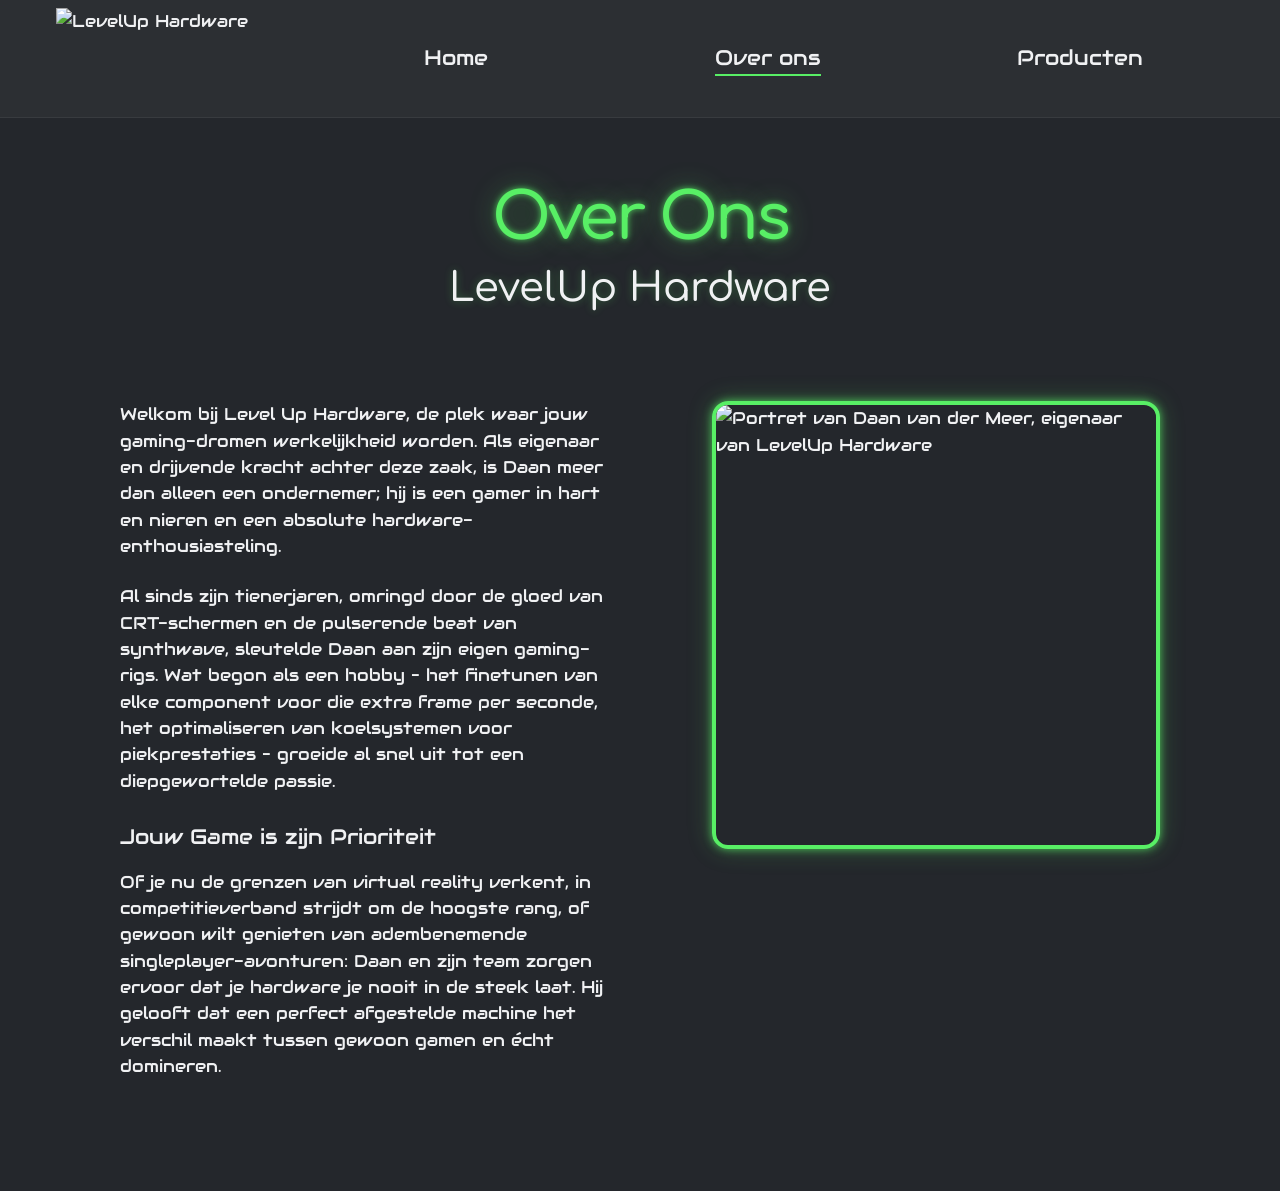
==== over-ons.html @ 5ef49713 "HTML base-structure for three pages" ====
<!doctype html>
<html lang="nl">
<head>
  <meta charset="utf-8">
  <meta name="viewport" content="width=device-width, initial-scale=1">
  <meta name="theme-color" content="#24272c">
  <meta name="description" content="Maak kennis met Daan van der Meer en de passie achter LevelUp Hardware in Breda.">
  <title>Over ons | LevelUp Hardware</title>
  <link rel="icon" href="favicon.svg" type="image/svg+xml">
  <link rel="preconnect" href="https://fonts.googleapis.com">
  <link rel="preconnect" href="https://fonts.gstatic.com" crossorigin>
  <link href="https://fonts.googleapis.com/css2?family=Audiowide&family=Comfortaa:wght@400;500;600;700&display=swap" rel="stylesheet">
  <link rel="stylesheet" href="style.css">
  <script src="script.js" defer></script>
</head>
<body>
  <header class="site-header">
    <div class="header-inner">
      <a class="brand" href="index.html" aria-label="LevelUp Hardware, naar home">
        <img src="assets/logo.png" alt="LevelUp Hardware" width="698" height="338">
      </a>
      <button class="menu-toggle" type="button" aria-controls="main-nav" aria-expanded="false" aria-label="Open navigatiemenu">
        <span></span><span></span><span></span>
      </button>
      <nav class="main-nav" id="main-nav" aria-label="Hoofdnavigatie">
        <ul>
          <li><a href="index.html">Home</a></li>
          <li><a href="over-ons.html" aria-current="page">Over ons</a></li>
          <li><a href="producten.html">Producten</a></li>
        </ul>
      </nav>
    </div>
  </header>

  <main class="page-shell">
    <section class="page-hero" aria-labelledby="page-title">
      <h1 id="page-title">Over Ons</h1>
      <p class="hero-subtitle">LevelUp Hardware</p>
    </section>

    <section class="content-grid about-layout" aria-label="Het verhaal van Daan">
      <div class="copy-column about-copy">
        <p>Welkom bij Level Up Hardware, de plek waar jouw gaming-dromen werkelijkheid worden. Als eigenaar en drijvende kracht achter deze zaak, is Daan meer dan alleen een ondernemer; hij is een gamer in hart en nieren en een absolute hardware-enthousiasteling.</p>
        <p>Al sinds zijn tienerjaren, omringd door de gloed van CRT-schermen en de pulserende beat van synthwave, sleutelde Daan aan zijn eigen gaming-rigs. Wat begon als een hobby – het finetunen van elke component voor die extra frame per seconde, het optimaliseren van koelsystemen voor piekprestaties – groeide al snel uit tot een diepgewortelde passie.</p>
        <h2>Jouw Game is zijn Prioriteit</h2>
        <p>Of je nu de grenzen van virtual reality verkent, in competitieverband strijdt om de hoogste rang, of gewoon wilt genieten van adembenemende singleplayer-avonturen: Daan en zijn team zorgen ervoor dat je hardware je nooit in de steek laat. Hij gelooft dat een perfect afgestelde machine het verschil maakt tussen gewoon gamen en écht domineren.</p>
      </div>
      <div class="photo-frame portrait-photo">
        <img src="assets/daan.jpg" alt="Portret van Daan van der Meer, eigenaar van LevelUp Hardware" width="800" height="800">
      </div>
    </section>
  </main>
</body>
</html>
---- style.css ----
:root {
  --background: #24272c;
  --text: #f0f1f3;
  --accent: #58ef65;
  --content-width: 1120px;
  --font-display: "Comfortaa", "Trebuchet MS", sans-serif;
  --font-copy: "Audiowide", "Trebuchet MS", sans-serif;
}

* {
  box-sizing: border-box;
}

html {
  scroll-behavior: smooth;
}

body {
  margin: 0;
  background: var(--background);
  color: var(--text);
  font-family: var(--font-copy);
  font-size: 17px;
  line-height: 1.55;
}

img {
  display: block;
  max-width: 100%;
}

a {
  color: inherit;
  text-decoration: none;
}

button {
  font: inherit;
}

:focus-visible {
  outline: 3px solid var(--accent);
  outline-offset: 5px;
}

.visually-hidden {
  position: absolute;
  width: 1px;
  height: 1px;
  overflow: hidden;
  clip-path: inset(50%);
  white-space: nowrap;
}

.site-header {
  background: rgba(240, 241, 243, 0.035);
  border-bottom: 1px solid rgba(240, 241, 243, 0.06);
}

.header-inner {
  display: grid;
  grid-template-columns: 208px minmax(0, 1fr);
  align-items: center;
  gap: 48px;
  max-width: 1248px;
  min-height: 112px;
  margin: 0 auto;
  padding: 8px 40px;
}

.brand {
  display: block;
  width: 208px;
  transition: opacity 160ms ease;
}

.brand:hover {
  opacity: 0.82;
}

.brand img {
  width: 100%;
  height: auto;
}

.main-nav ul {
  display: grid;
  grid-template-columns: repeat(3, minmax(0, 1fr));
  align-items: center;
  gap: 24px;
  margin: 0;
  padding: 0;
  list-style: none;
}

.main-nav li {
  text-align: center;
}

.main-nav a {
  display: inline-block;
  padding: 12px 4px;
  font-family: var(--font-copy);
  font-size: 21px;
  line-height: 1.25;
  white-space: nowrap;
  transition: color 160ms ease, text-shadow 160ms ease;
}

.main-nav a:hover,
.main-nav a:focus-visible {
  color: var(--accent);
  text-shadow: 0 0 12px rgba(88, 239, 101, 0.45);
}

.main-nav a[aria-current="page"] {
  text-decoration: underline;
  text-decoration-color: var(--accent);
  text-decoration-thickness: 2px;
  text-underline-offset: 9px;
}

.menu-toggle {
  display: none;
}

.page-shell {
  max-width: var(--content-width);
  margin: 0 auto;
  padding: 64px 40px 112px;
}

.page-hero {
  margin: 0 0 88px;
  text-align: center;
}

.page-hero h1 {
  margin: 0;
  color: var(--accent);
  font-family: var(--font-display);
  font-size: clamp(44px, 5vw, 64px);
  font-weight: 600;
  line-height: 1.15;
  letter-spacing: -0.045em;
  text-shadow: 0 0 6px rgba(88, 239, 101, 0.8), 0 0 26px rgba(88, 239, 101, 0.42);
}

.hero-subtitle {
  margin: 8px 0 0;
  color: var(--text);
  font-family: var(--font-display);
  font-size: clamp(28px, 3.3vw, 40px);
  font-weight: 500;
  line-height: 1.25;
  text-shadow: 0 0 8px rgba(88, 239, 101, 0.3);
}

.content-grid {
  display: grid;
  grid-template-columns: minmax(0, 1fr) minmax(0, 1fr);
  gap: 64px;
}

.copy-column p {
  margin: 0 0 24px;
}

.copy-column h2 {
  margin: 24px 0 0;
  font-size: 21px;
  font-weight: 400;
  line-height: 1.45;
}

.home-intro {
  align-items: center;
  margin-bottom: 32px;
}

.laptop-visual {
  display: flex;
  align-items: center;
  justify-content: center;
  min-height: 360px;
}

.laptop-visual img {
  width: min(100%, 460px);
  height: auto;
  object-fit: contain;
}

.home-reasons {
  align-items: start;
}

.photo-frame {
  overflow: hidden;
  border: 4px solid var(--accent);
  border-radius: 16px;
  box-shadow: 0 0 8px rgba(88, 239, 101, 0.72), 0 0 24px rgba(88, 239, 101, 0.26);
}

.photo-frame img {
  width: 100%;
  height: 100%;
  object-fit: cover;
}

.store-photo {
  aspect-ratio: 884 / 477;
}

.reasons-list {
  margin: 0;
  padding-left: 28px;
}

.reasons-list li {
  padding-left: 4px;
}

.reasons-list li + li {
  margin-top: 8px;
}

.reasons-list li::marker {
  color: var(--accent);
}

.reasons-list strong {
  font-weight: 400;
}

.about-layout {
  align-items: start;
}

.about-copy h2 {
  margin: 28px 0 16px;
}

.about-copy h2 + p {
  margin-bottom: 0;
}

.portrait-photo {
  width: 100%;
  max-width: 448px;
  aspect-ratio: 1;
  justify-self: end;
}

.product-list {
  display: grid;
  gap: 32px;
}

.product-row {
  display: grid;
  grid-template-columns: 224px minmax(0, 1fr);
  align-items: center;
  gap: 32px;
  min-height: 232px;
  padding: 8px 32px 8px 8px;
  border-radius: 16px;
  background: rgba(240, 241, 243, 0.045);
  transition: background-color 160ms ease, transform 160ms ease;
}

.product-row:hover {
  background: rgba(240, 241, 243, 0.075);
  transform: translateY(-2px);
}

.product-photo {
  width: 224px;
  aspect-ratio: 1;
  border-radius: 14px;
}

.product-photo img {
  padding: 12px;
  object-fit: contain;
}

.product-copy {
  align-self: stretch;
  display: flex;
  flex-direction: column;
  justify-content: center;
}

.product-copy h2 {
  margin: 0 0 12px;
  color: var(--text);
  font-family: var(--font-display);
  font-size: 30px;
  font-weight: 500;
  line-height: 1.25;
  text-shadow: 0 0 12px rgba(88, 239, 101, 0.35);
}

.product-price {
  margin: 0 0 24px;
  font-size: 20px;
}

.product-copy p:last-child {
  margin: 0;
}

@media (max-width: 900px) {
  .header-inner {
    grid-template-columns: 176px minmax(0, 1fr);
    gap: 24px;
    padding-inline: 24px;
  }

  .brand {
    width: 176px;
  }

  .main-nav ul {
    gap: 8px;
  }

  .main-nav a {
    font-size: 16px;
  }

  .page-shell {
    padding-inline: 24px;
  }

  .content-grid {
    gap: 32px;
  }

  .product-row {
    grid-template-columns: 184px minmax(0, 1fr);
    gap: 24px;
  }

  .product-photo {
    width: 184px;
  }
}

@media (max-width: 700px) {
  body {
    font-size: 16px;
  }

  .header-inner {
    position: relative;
    display: flex;
    justify-content: space-between;
    min-height: 80px;
    padding: 4px 20px;
  }

  .brand {
    width: 144px;
  }

  .menu-toggle {
    display: flex;
    flex-direction: column;
    justify-content: center;
    align-items: center;
    gap: 5px;
    width: 48px;
    height: 48px;
    padding: 0;
    border: 1px solid rgba(240, 241, 243, 0.36);
    border-radius: 8px;
    background: transparent;
    color: var(--text);
    cursor: pointer;
  }

  .menu-toggle span {
    display: block;
    width: 23px;
    height: 2px;
    border-radius: 2px;
    background: currentColor;
    transition: transform 160ms ease, opacity 160ms ease;
  }

  .menu-toggle[aria-expanded="true"] span:first-child {
    transform: translateY(7px) rotate(45deg);
  }

  .menu-toggle[aria-expanded="true"] span:nth-child(2) {
    opacity: 0;
  }

  .menu-toggle[aria-expanded="true"] span:last-child {
    transform: translateY(-7px) rotate(-45deg);
  }

  .main-nav {
    position: absolute;
    top: 100%;
    right: 0;
    left: 0;
    z-index: 5;
    display: none;
    padding: 8px 20px 20px;
    border-bottom: 1px solid rgba(240, 241, 243, 0.12);
    background: var(--background);
    box-shadow: 0 16px 24px rgba(0, 0, 0, 0.2);
  }

  .main-nav.is-open {
    display: block;
  }

  .main-nav ul {
    display: block;
  }

  .main-nav li {
    text-align: left;
  }

  .main-nav a {
    display: block;
    padding: 14px 4px;
    font-size: 17px;
  }

  .main-nav a[aria-current="page"] {
    text-decoration: none;
    color: var(--accent);
  }

  .page-shell {
    padding: 48px 20px 72px;
  }

  .page-hero {
    margin-bottom: 56px;
  }

  .page-hero h1 {
    font-size: clamp(32px, 7vw, 44px);
    letter-spacing: -0.04em;
  }

  .hero-subtitle {
    margin-top: 8px;
    font-size: clamp(22px, 5vw, 28px);
  }

  .content-grid {
    display: flex;
    flex-direction: column;
    gap: 24px;
  }

  .copy-column p {
    margin-bottom: 20px;
  }

  .copy-column h2 {
    margin-top: 24px;
    font-size: 19px;
  }

  .home-intro {
    margin-bottom: 24px;
  }

  .laptop-visual {
    min-height: 0;
  }

  .laptop-visual img {
    width: min(100%, 440px);
  }

  .reasons-list {
    padding-left: 24px;
  }

  .portrait-photo {
    max-width: 440px;
    align-self: center;
  }

  .product-list {
    gap: 24px;
  }

  .product-row {
    display: block;
    padding: 12px 12px 24px;
  }

  .product-photo {
    width: 100%;
    max-width: 240px;
    margin: 0 auto 24px;
  }

  .product-copy {
    padding-inline: 4px;
  }

  .product-copy h2 {
    font-size: 22px;
  }

  .product-price {
    margin-bottom: 16px;
    font-size: 18px;
  }
}

@media (max-width: 380px) {
  .page-hero h1 {
    font-size: 31px;
  }

  .hero-subtitle {
    font-size: 21px;
  }
}

@media (prefers-reduced-motion: reduce) {
  html {
    scroll-behavior: auto;
  }

  *,
  *::before,
  *::after {
    transition-duration: 0.01ms !important;
    animation-duration: 0.01ms !important;
  }
}
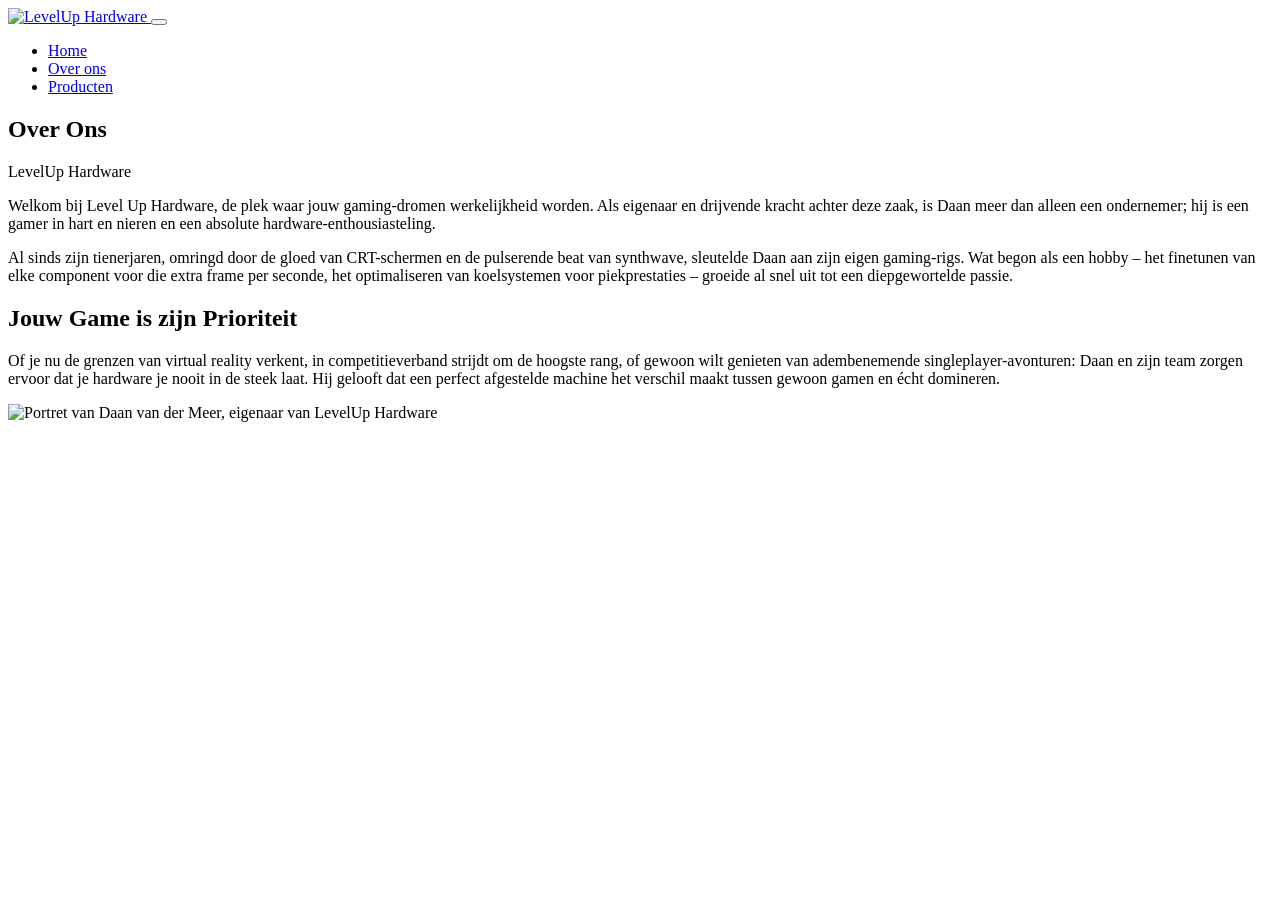
==== commit 5e965277: "Remove deleted files" ====
--- a/over-ons.html
+++ b/over-ons.html
@@ -10,7 +10,7 @@
   <link rel="preconnect" href="https://fonts.googleapis.com">
   <link rel="preconnect" href="https://fonts.gstatic.com" crossorigin>
   <link href="https://fonts.googleapis.com/css2?family=Audiowide&family=Comfortaa:wght@400;500;600;700&display=swap" rel="stylesheet">
-  <link rel="stylesheet" href="style.css">
+  <link rel="stylesheet" href="css/style.css">
   <script src="script.js" defer></script>
 </head>
 <body>
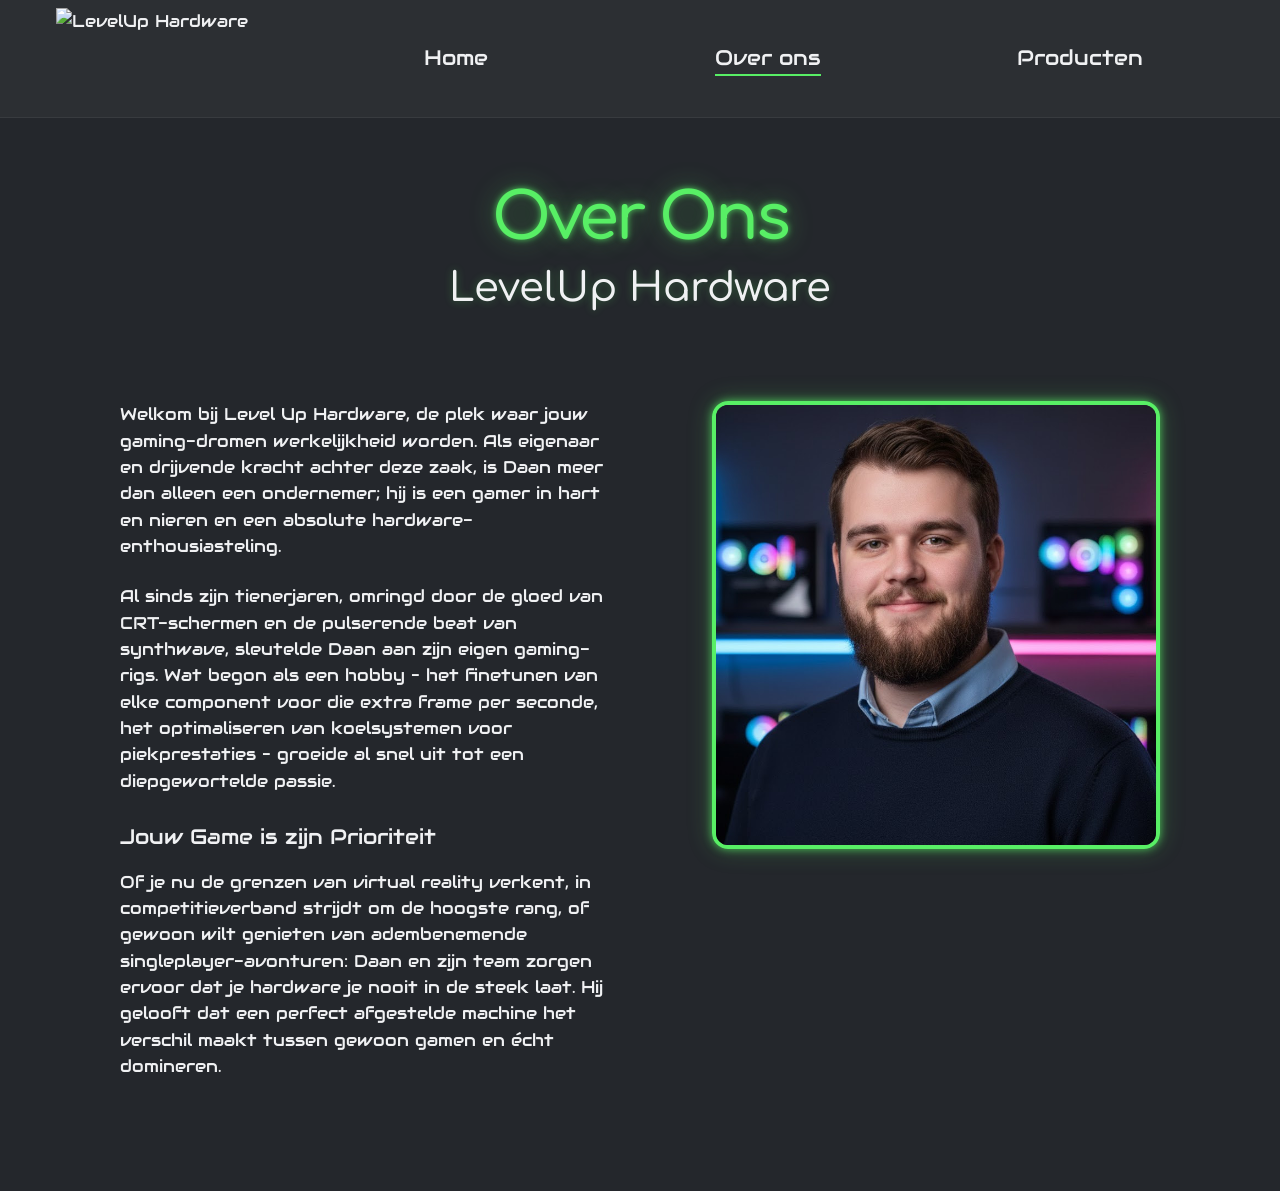
==== commit a8a73afa: "Added images and updated project files" ====
--- a/over-ons.html
+++ b/over-ons.html
@@ -16,16 +16,16 @@
 <body>
   <header class="site-header">
     <div class="header-inner">
-      <a class="brand" href="index.html" aria-label="LevelUp Hardware, naar home">
+      <a class="brand" href="index.html">
         <img src="assets/logo.png" alt="LevelUp Hardware" width="698" height="338">
       </a>
-      <button class="menu-toggle" type="button" aria-controls="main-nav" aria-expanded="false" aria-label="Open navigatiemenu">
+      <button class="menu-toggle" type="button">
         <span></span><span></span><span></span>
       </button>
-      <nav class="main-nav" id="main-nav" aria-label="Hoofdnavigatie">
+      <nav class="main-nav" id="main-nav">
         <ul>
           <li><a href="index.html">Home</a></li>
-          <li><a href="over-ons.html" aria-current="page">Over ons</a></li>
+          <li><a href="over-ons.html" class="active">Over ons</a></li>
           <li><a href="producten.html">Producten</a></li>
         </ul>
       </nav>
@@ -33,12 +33,12 @@
   </header>
 
   <main class="page-shell">
-    <section class="page-hero" aria-labelledby="page-title">
-      <h1 id="page-title">Over Ons</h1>
+    <section class="page-hero">
+      <h1>Over Ons</h1>
       <p class="hero-subtitle">LevelUp Hardware</p>
     </section>
 
-    <section class="content-grid about-layout" aria-label="Het verhaal van Daan">
+    <section class="content-grid about-layout">
       <div class="copy-column about-copy">
         <p>Welkom bij Level Up Hardware, de plek waar jouw gaming-dromen werkelijkheid worden. Als eigenaar en drijvende kracht achter deze zaak, is Daan meer dan alleen een ondernemer; hij is een gamer in hart en nieren en een absolute hardware-enthousiasteling.</p>
         <p>Al sinds zijn tienerjaren, omringd door de gloed van CRT-schermen en de pulserende beat van synthwave, sleutelde Daan aan zijn eigen gaming-rigs. Wat begon als een hobby – het finetunen van elke component voor die extra frame per seconde, het optimaliseren van koelsystemen voor piekprestaties – groeide al snel uit tot een diepgewortelde passie.</p>
@@ -51,4 +51,4 @@
     </section>
   </main>
 </body>
-</html>
+</html>
--- a/css/style.css
+++ b/css/style.css
@@ -0,0 +1,536 @@
+:root {
+  --background: #24272c;
+  --text: #f0f1f3;
+  --accent: #58ef65;
+  --content-width: 1120px;
+  --font-display: "Comfortaa", "Trebuchet MS", cursive;
+  --font-copy: "Audiowide", "Trebuchet MS", fantasy;
+}
+
+* {
+  box-sizing: border-box;
+}
+
+html {
+  scroll-behavior: smooth;
+}
+
+body {
+  margin: 0;
+  background: var(--background);
+  color: var(--text);
+  font-family: var(--font-copy);
+  font-size: 17px;
+  line-height: 1.55;
+}
+
+img {
+  display: block;
+  max-width: 100%;
+}
+
+a {
+  color: inherit;
+  text-decoration: none;
+}
+
+button {
+  font: inherit;
+}
+
+:focus-visible {
+  outline: 3px solid var(--accent);
+  outline-offset: 5px;
+}
+
+.site-header {
+  background: rgba(240, 241, 243, 0.035);
+  border-bottom: 1px solid rgba(240, 241, 243, 0.06);
+}
+
+.header-inner {
+  display: grid;
+  grid-template-columns: 208px minmax(0, 1fr);
+  align-items: center;
+  gap: 48px;
+  max-width: 1248px;
+  min-height: 112px;
+  margin: 0 auto;
+  padding: 8px 40px;
+}
+
+.brand {
+  display: block;
+  width: 208px;
+  transition: opacity 160ms ease;
+}
+
+.brand:hover {
+  opacity: 0.82;
+}
+
+.brand img {
+  width: 100%;
+  height: auto;
+}
+
+.main-nav ul {
+  display: grid;
+  grid-template-columns: repeat(3, minmax(0, 1fr));
+  align-items: center;
+  gap: 24px;
+  margin: 0;
+  padding: 0;
+  list-style: none;
+}
+
+.main-nav li {
+  text-align: center;
+}
+
+.main-nav a {
+  display: inline-block;
+  padding: 12px 4px;
+  font-family: var(--font-copy);
+  font-size: 21px;
+  line-height: 1.25;
+  white-space: nowrap;
+  transition: color 160ms ease, text-shadow 160ms ease;
+}
+
+.main-nav a:hover,
+.main-nav a:focus-visible {
+  color: var(--accent);
+  text-shadow: 0 0 12px rgba(88, 239, 101, 0.45);
+}
+
+.main-nav a.active {
+  text-decoration: underline;
+  text-decoration-color: var(--accent);
+  text-decoration-thickness: 2px;
+  text-underline-offset: 9px;
+}
+
+.menu-toggle {
+  display: none;
+}
+
+.page-shell {
+  max-width: var(--content-width);
+  margin: 0 auto;
+  padding: 64px 40px 112px;
+}
+
+.page-hero {
+  margin: 0 0 88px;
+  text-align: center;
+}
+
+.page-hero h1 {
+  margin: 0;
+  color: var(--accent);
+  font-family: var(--font-display);
+  font-size: clamp(44px, 5vw, 64px);
+  font-weight: 600;
+  line-height: 1.15;
+  letter-spacing: -0.045em;
+  text-shadow: 0 0 6px rgba(88, 239, 101, 0.8), 0 0 26px rgba(88, 239, 101, 0.42);
+}
+
+.hero-subtitle {
+  margin: 8px 0 0;
+  color: var(--text);
+  font-family: var(--font-display);
+  font-size: clamp(28px, 3.3vw, 40px);
+  font-weight: 500;
+  line-height: 1.25;
+  text-shadow: 0 0 8px rgba(88, 239, 101, 0.3);
+}
+
+.content-grid {
+  display: grid;
+  grid-template-columns: minmax(0, 1fr) minmax(0, 1fr);
+  gap: 64px;
+}
+
+.copy-column p {
+  margin: 0 0 24px;
+}
+
+.copy-column h2 {
+  margin: 24px 0 0;
+  font-size: 21px;
+  font-weight: 400;
+  line-height: 1.45;
+}
+
+.home-intro {
+  align-items: center;
+  margin-bottom: 32px;
+}
+
+.laptop-visual {
+  display: flex;
+  align-items: center;
+  justify-content: center;
+  min-height: 360px;
+}
+
+.laptop-visual img {
+  width: min(100%, 460px);
+  height: auto;
+  object-fit: contain;
+}
+
+.home-reasons {
+  align-items: start;
+}
+
+.photo-frame {
+  overflow: hidden;
+  border: 4px solid var(--accent);
+  border-radius: 16px;
+  box-shadow: 0 0 8px rgba(88, 239, 101, 0.72), 0 0 24px rgba(88, 239, 101, 0.26);
+}
+
+.photo-frame img {
+  width: 100%;
+  height: 100%;
+  object-fit: cover;
+}
+
+.store-photo {
+  aspect-ratio: 884 / 477;
+}
+
+.reasons-list {
+  margin: 0;
+  padding-left: 28px;
+}
+
+.reasons-list li {
+  padding-left: 4px;
+}
+
+.reasons-list li + li {
+  margin-top: 8px;
+}
+
+.reasons-list li::marker {
+  color: var(--accent);
+}
+
+.reasons-list strong {
+  font-weight: 400;
+}
+
+.about-layout {
+  align-items: start;
+}
+
+.about-copy h2 {
+  margin: 28px 0 16px;
+}
+
+.about-copy h2 + p {
+  margin-bottom: 0;
+}
+
+.portrait-photo {
+  width: 100%;
+  max-width: 448px;
+  aspect-ratio: 1;
+  justify-self: end;
+}
+
+.product-list {
+  display: grid;
+  gap: 32px;
+}
+
+.product-row {
+  display: grid;
+  grid-template-columns: 224px minmax(0, 1fr);
+  align-items: center;
+  gap: 32px;
+  min-height: 232px;
+  padding: 8px 32px 8px 8px;
+  border-radius: 16px;
+  background: rgba(240, 241, 243, 0.045);
+  transition: background-color 160ms ease, transform 160ms ease;
+}
+
+.product-row:hover {
+  background: rgba(240, 241, 243, 0.075);
+  transform: translateY(-2px);
+}
+
+.product-photo {
+  width: 224px;
+  aspect-ratio: 1;
+  border-radius: 14px;
+}
+
+.product-photo img {
+  padding: 12px;
+  object-fit: contain;
+}
+
+.product-copy {
+  align-self: stretch;
+  display: flex;
+  flex-direction: column;
+  justify-content: center;
+}
+
+.product-copy h2 {
+  margin: 0 0 12px;
+  color: var(--text);
+  font-family: var(--font-display);
+  font-size: 30px;
+  font-weight: 500;
+  line-height: 1.25;
+  text-shadow: 0 0 12px rgba(88, 239, 101, 0.35);
+}
+
+.product-price {
+  margin: 0 0 24px;
+  font-size: 20px;
+}
+
+.product-copy p:last-child {
+  margin: 0;
+}
+
+@media (max-width: 900px) {
+  .header-inner {
+    grid-template-columns: 176px minmax(0, 1fr);
+    gap: 24px;
+    padding-inline: 24px;
+  }
+
+  .brand {
+    width: 176px;
+  }
+
+  .main-nav ul {
+    gap: 8px;
+  }
+
+  .main-nav a {
+    font-size: 16px;
+  }
+
+  .page-shell {
+    padding-inline: 24px;
+  }
+
+  .content-grid {
+    gap: 32px;
+  }
+
+  .product-row {
+    grid-template-columns: 184px minmax(0, 1fr);
+    gap: 24px;
+  }
+
+  .product-photo {
+    width: 184px;
+  }
+}
+
+@media (max-width: 700px) {
+  body {
+    font-size: 16px;
+  }
+
+  .header-inner {
+    position: relative;
+    display: flex;
+    justify-content: space-between;
+    min-height: 80px;
+    padding: 4px 20px;
+  }
+
+  .brand {
+    width: 144px;
+  }
+
+  .menu-toggle {
+    display: flex;
+    flex-direction: column;
+    justify-content: center;
+    align-items: center;
+    gap: 5px;
+    width: 48px;
+    height: 48px;
+    padding: 0;
+    border: 1px solid rgba(240, 241, 243, 0.36);
+    border-radius: 8px;
+    background: transparent;
+    color: var(--text);
+    cursor: pointer;
+  }
+
+  .menu-toggle span {
+    display: block;
+    width: 23px;
+    height: 2px;
+    border-radius: 2px;
+    background: currentColor;
+    transition: transform 160ms ease, opacity 160ms ease;
+  }
+
+  .menu-toggle.is-open span:first-child {
+    transform: translateY(7px) rotate(45deg);
+  }
+
+  .menu-toggle.is-open span:nth-child(2) {
+    opacity: 0;
+  }
+
+  .menu-toggle.is-open span:last-child {
+    transform: translateY(-7px) rotate(-45deg);
+  }
+
+  .main-nav {
+    position: absolute;
+    top: 100%;
+    right: 0;
+    left: 0;
+    z-index: 5;
+    display: none;
+    padding: 8px 20px 20px;
+    border-bottom: 1px solid rgba(240, 241, 243, 0.12);
+    background: var(--background);
+    box-shadow: 0 16px 24px rgba(0, 0, 0, 0.2);
+  }
+
+  .main-nav.is-open {
+    display: block;
+  }
+
+  .main-nav ul {
+    display: block;
+  }
+
+  .main-nav li {
+    text-align: left;
+  }
+
+  .main-nav a {
+    display: block;
+    padding: 14px 4px;
+    font-size: 17px;
+  }
+
+  .main-nav a.active {
+    text-decoration: none;
+    color: var(--accent);
+  }
+
+  .page-shell {
+    padding: 48px 20px 72px;
+  }
+
+  .page-hero {
+    margin-bottom: 56px;
+  }
+
+  .page-hero h1 {
+    font-size: clamp(32px, 7vw, 44px);
+    letter-spacing: -0.04em;
+  }
+
+  .hero-subtitle {
+    margin-top: 8px;
+    font-size: clamp(22px, 5vw, 28px);
+  }
+
+  .content-grid {
+    display: flex;
+    flex-direction: column;
+    gap: 24px;
+  }
+
+  .copy-column p {
+    margin-bottom: 20px;
+  }
+
+  .copy-column h2 {
+    margin-top: 24px;
+    font-size: 19px;
+  }
+
+  .home-intro {
+    margin-bottom: 24px;
+  }
+
+  .laptop-visual {
+    min-height: 0;
+  }
+
+  .laptop-visual img {
+    width: min(100%, 440px);
+  }
+
+  .reasons-list {
+    padding-left: 24px;
+  }
+
+  .portrait-photo {
+    max-width: 440px;
+    align-self: center;
+  }
+
+  .product-list {
+    gap: 24px;
+  }
+
+  .product-row {
+    display: block;
+    padding: 12px 12px 24px;
+  }
+
+  .product-photo {
+    width: 100%;
+    max-width: 240px;
+    margin: 0 auto 24px;
+  }
+
+  .product-copy {
+    padding-inline: 4px;
+  }
+
+  .product-copy h2 {
+    font-size: 22px;
+  }
+
+  .product-price {
+    margin-bottom: 16px;
+    font-size: 18px;
+  }
+}
+
+@media (max-width: 380px) {
+  .page-hero h1 {
+    font-size: 31px;
+  }
+
+  .hero-subtitle {
+    font-size: 21px;
+  }
+}
+
+@media (prefers-reduced-motion: reduce) {
+  html {
+    scroll-behavior: auto;
+  }
+
+  *,
+  *::before,
+  *::after {
+    transition-duration: 0.01ms !important;
+    animation-duration: 0.01ms !important;
+  }
+}
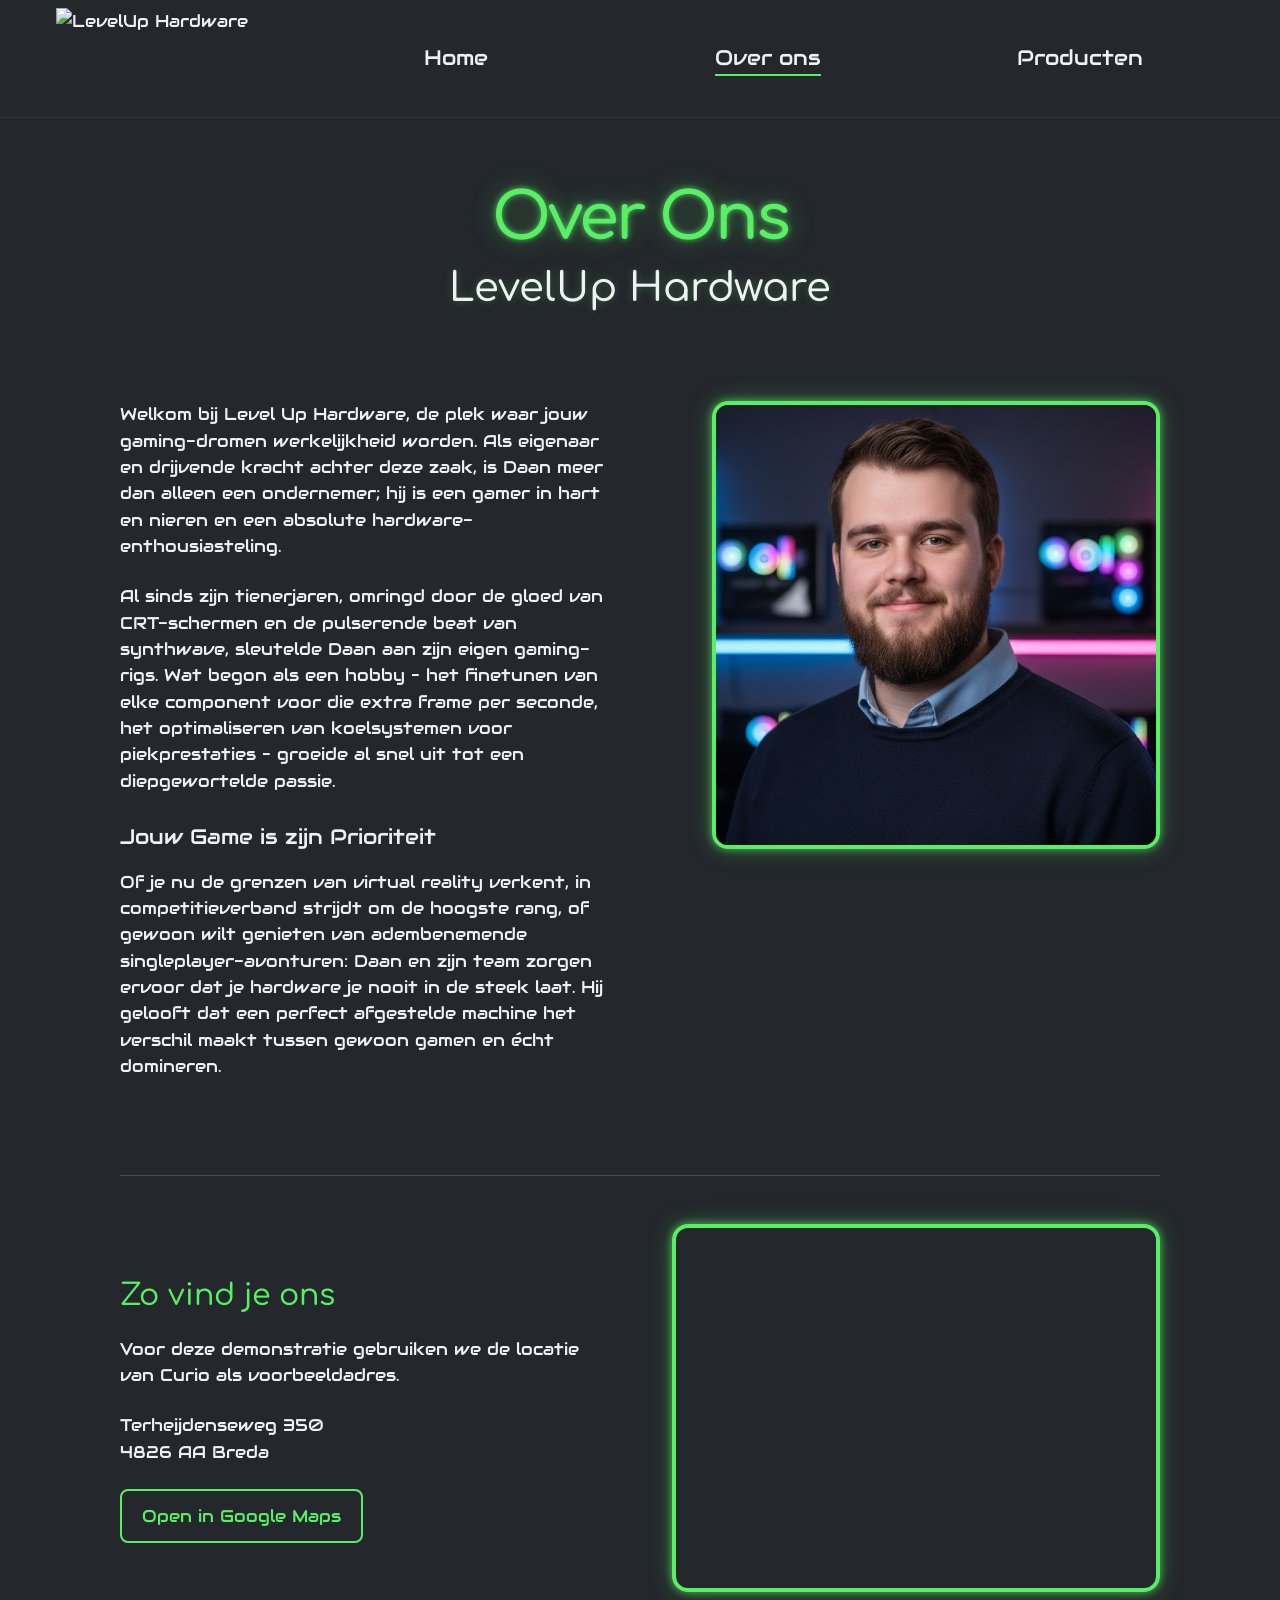
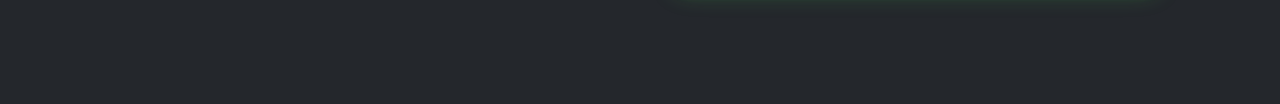
==== commit 5c85fb7b: "Added address on maps" ====
--- a/over-ons.html
+++ b/over-ons.html
@@ -34,7 +34,7 @@
 
   <main class="page-shell">
     <section class="page-hero">
-      <h1>Over Ons</h1>
+      <h1 class="home-glow" data-text="Over Ons">Over Ons</h1>
       <p class="hero-subtitle">LevelUp Hardware</p>
     </section>
 
@@ -49,6 +49,28 @@
         <img src="assets/daan.jpg" alt="Portret van Daan van der Meer, eigenaar van LevelUp Hardware" width="800" height="800">
       </div>
     </section>
+
+    <section class="visit-section">
+      <div class="visit-copy">
+        <h2>Zo vind je ons</h2>
+        <p>Voor deze demonstratie gebruiken we de locatie van Curio als voorbeeldadres.</p>
+        <address>
+          Terheijdenseweg 350<br>
+          4826 AA Breda
+        </address>
+        <a href="https://www.google.com/maps/search/?api=1&query=Terheijdenseweg%20350%2C%204826%20AA%20Breda" target="_blank" rel="noopener noreferrer">Open in Google Maps</a>
+      </div>
+
+      <div class="photo-frame visit-map">
+        <iframe
+          src="https://www.google.com/maps/embed?pb=!1m18!1m12!1m3!1d2477.941001803356!2d4.7787679999999995!3d51.605969599999995!2m3!1f0!2f0!3f0!3m2!1i1024!2i768!4f13.1!3m3!1m2!1s0x47c69f98f30a96d9%3A0xc386b45d97ac95f1!2sTerheijdenseweg%20350%2C%204826%20AA%20Breda!5e0!3m2!1snl!2snl!4v1790338424236!5m2!1snl!2snl"
+          title="Interactieve kaart van Terheijdenseweg 350 in Breda"
+          loading="lazy"
+          referrerpolicy="strict-origin-when-cross-origin"
+          allowfullscreen>
+        </iframe>
+      </div>
+    </section>
   </main>
 </body>
 </html>
--- a/css/style.css
+++ b/css/style.css
@@ -222,6 +222,58 @@
 
 .reasons-list strong {
   font-weight: 400;
+}
+
+.newsletter {
+  display: grid;
+  grid-template-columns: minmax(0, 1fr) minmax(0, 1fr);
+  align-items: center;
+  gap: 64px;
+  margin-top: 96px;
+  padding-top: 48px;
+  border-top: 1px solid rgba(240, 241, 243, 0.18);
+}
+
+.newsletter h2 {
+  margin: 0 0 16px;
+  color: var(--accent);
+  font-family: var(--font-display);
+  font-size: 30px;
+  font-weight: 500;
+  line-height: 1.25;
+}
+
+.newsletter-copy p,
+.newsletter-action p {
+  margin: 0;
+}
+
+.newsletter-action {
+  justify-self: end;
+  width: 100%;
+  max-width: 448px;
+}
+
+.newsletter-button {
+  width: 100%;
+  min-height: 56px;
+  padding: 12px 24px;
+  border: 2px solid var(--accent);
+  border-radius: 8px;
+  background: var(--accent);
+  color: var(--background);
+  font-family: var(--font-copy);
+  font-size: 16px;
+  line-height: 1.4;
+  text-align: center;
+  box-shadow: 0 0 18px rgba(88, 239, 101, 0.28);
+  cursor: not-allowed;
+}
+
+.newsletter-action p {
+  margin-top: 8px;
+  font-size: 14px;
+  text-align: center;
 }
 
 .about-layout {
@@ -326,6 +378,10 @@
   }
 
   .content-grid {
+    gap: 32px;
+  }
+
+  .newsletter {
     gap: 32px;
   }
 
@@ -453,6 +509,22 @@
     gap: 24px;
   }
 
+  .newsletter {
+    grid-template-columns: 1fr;
+    gap: 24px;
+    margin-top: 64px;
+    padding-top: 32px;
+  }
+
+  .newsletter h2 {
+    font-size: 22px;
+  }
+
+  .newsletter-action {
+    justify-self: stretch;
+    max-width: none;
+  }
+
   .copy-column p {
     margin-bottom: 20px;
   }
@@ -533,4 +605,192 @@
     transition-duration: 0.01ms !important;
     animation-duration: 0.01ms !important;
   }
+}
+
+.add-to-cart {
+  align-self: flex-start;
+  margin-top: 20px;
+  padding: 12px 20px;
+  border: 2px solid var(--accent);
+  border-radius: 8px;
+  background: transparent;
+  color: var(--accent);
+  cursor: pointer;
+  transition: background-color 160ms ease, color 160ms ease;
+}
+
+.add-to-cart:hover {
+  background: var(--accent);
+  color: var(--background);
+}
+
+.cart {
+  margin-top: 64px;
+  padding-top: 32px;
+  border-top: 1px solid rgba(240, 241, 243, 0.18);
+}
+
+.cart h2 {
+  margin: 0 0 24px;
+  color: var(--accent);
+  font-family: var(--font-display);
+  font-size: 30px;
+  font-weight: 500;
+}
+
+.cart-empty {
+  margin: 0 0 24px;
+}
+
+.cart-items {
+  display: grid;
+  gap: 16px;
+  margin: 0;
+  padding: 0;
+  list-style: none;
+}
+
+.cart-items li {
+  display: flex;
+  align-items: center;
+  justify-content: space-between;
+  gap: 16px;
+  padding: 16px 0;
+  border-bottom: 1px solid rgba(240, 241, 243, 0.18);
+}
+
+.cart-items button {
+  padding: 8px 12px;
+  border: 1px solid var(--accent);
+  border-radius: 8px;
+  background: transparent;
+  color: var(--accent);
+  cursor: pointer;
+}
+
+.cart-items button:hover {
+  background: var(--accent);
+  color: var(--background);
+}
+
+.cart-total {
+  margin: 24px 0 0;
+  text-align: right;
+}
+
+@media (max-width: 700px) {
+  .add-to-cart {
+    width: 100%;
+  }
+
+  .cart h2 {
+    font-size: 22px;
+  }
+
+  .cart-items li {
+    align-items: flex-start;
+  }
+}
+
+.home-glow {
+  position: relative;
+}
+
+@media (prefers-reduced-motion: no-preference) {
+  .home-glow::after {
+    content: attr(data-text);
+    position: absolute;
+    inset: 0;
+    color: transparent;
+    text-shadow:
+      0 0 12px rgba(88, 239, 101, 1),
+      0 0 36px rgba(88, 239, 101, 0.82),
+      0 0 64px rgba(88, 239, 101, 0.45);
+    opacity: 0;
+    pointer-events: none;
+    will-change: opacity;
+    animation: home-glow-pulse 3.6s ease-in-out infinite;
+  }
+
+  @keyframes home-glow-pulse {
+    0%, 100% {
+      opacity: 0;
+    }
+
+    50% {
+      opacity: 1;
+    }
+  }
+}
+
+.site-header {
+  position: sticky;
+  top: 0;
+  z-index: 10;
+  background: var(--background);
+}
+
+.visit-section {
+  display: grid;
+  grid-template-columns: minmax(0, 1fr) minmax(0, 1fr);
+  align-items: center;
+  gap: 64px;
+  margin-top: 96px;
+  padding-top: 48px;
+  border-top: 1px solid rgba(240, 241, 243, 0.18);
+}
+
+.visit-copy h2 {
+  margin: 0 0 16px;
+  color: var(--accent);
+  font-family: var(--font-display);
+  font-size: 30px;
+  font-weight: 500;
+}
+
+.visit-copy p {
+  margin: 0 0 24px;
+}
+
+.visit-copy address {
+  margin-bottom: 24px;
+  font-style: normal;
+}
+
+.visit-copy a {
+  display: inline-block;
+  padding: 12px 20px;
+  border: 2px solid var(--accent);
+  border-radius: 8px;
+  color: var(--accent);
+  transition: background-color 160ms ease, color 160ms ease;
+}
+
+.visit-copy a:hover {
+  background: var(--accent);
+  color: var(--background);
+}
+
+.visit-map iframe {
+  display: block;
+  width: 100%;
+  height: 360px;
+  border: 0;
+}
+
+@media (max-width: 700px) {
+  .visit-section {
+    grid-template-columns: 1fr;
+    gap: 24px;
+    margin-top: 64px;
+    padding-top: 32px;
+  }
+
+  .visit-copy h2 {
+    font-size: 22px;
+  }
+
+  .visit-map iframe {
+    height: 320px;
+  }
 }
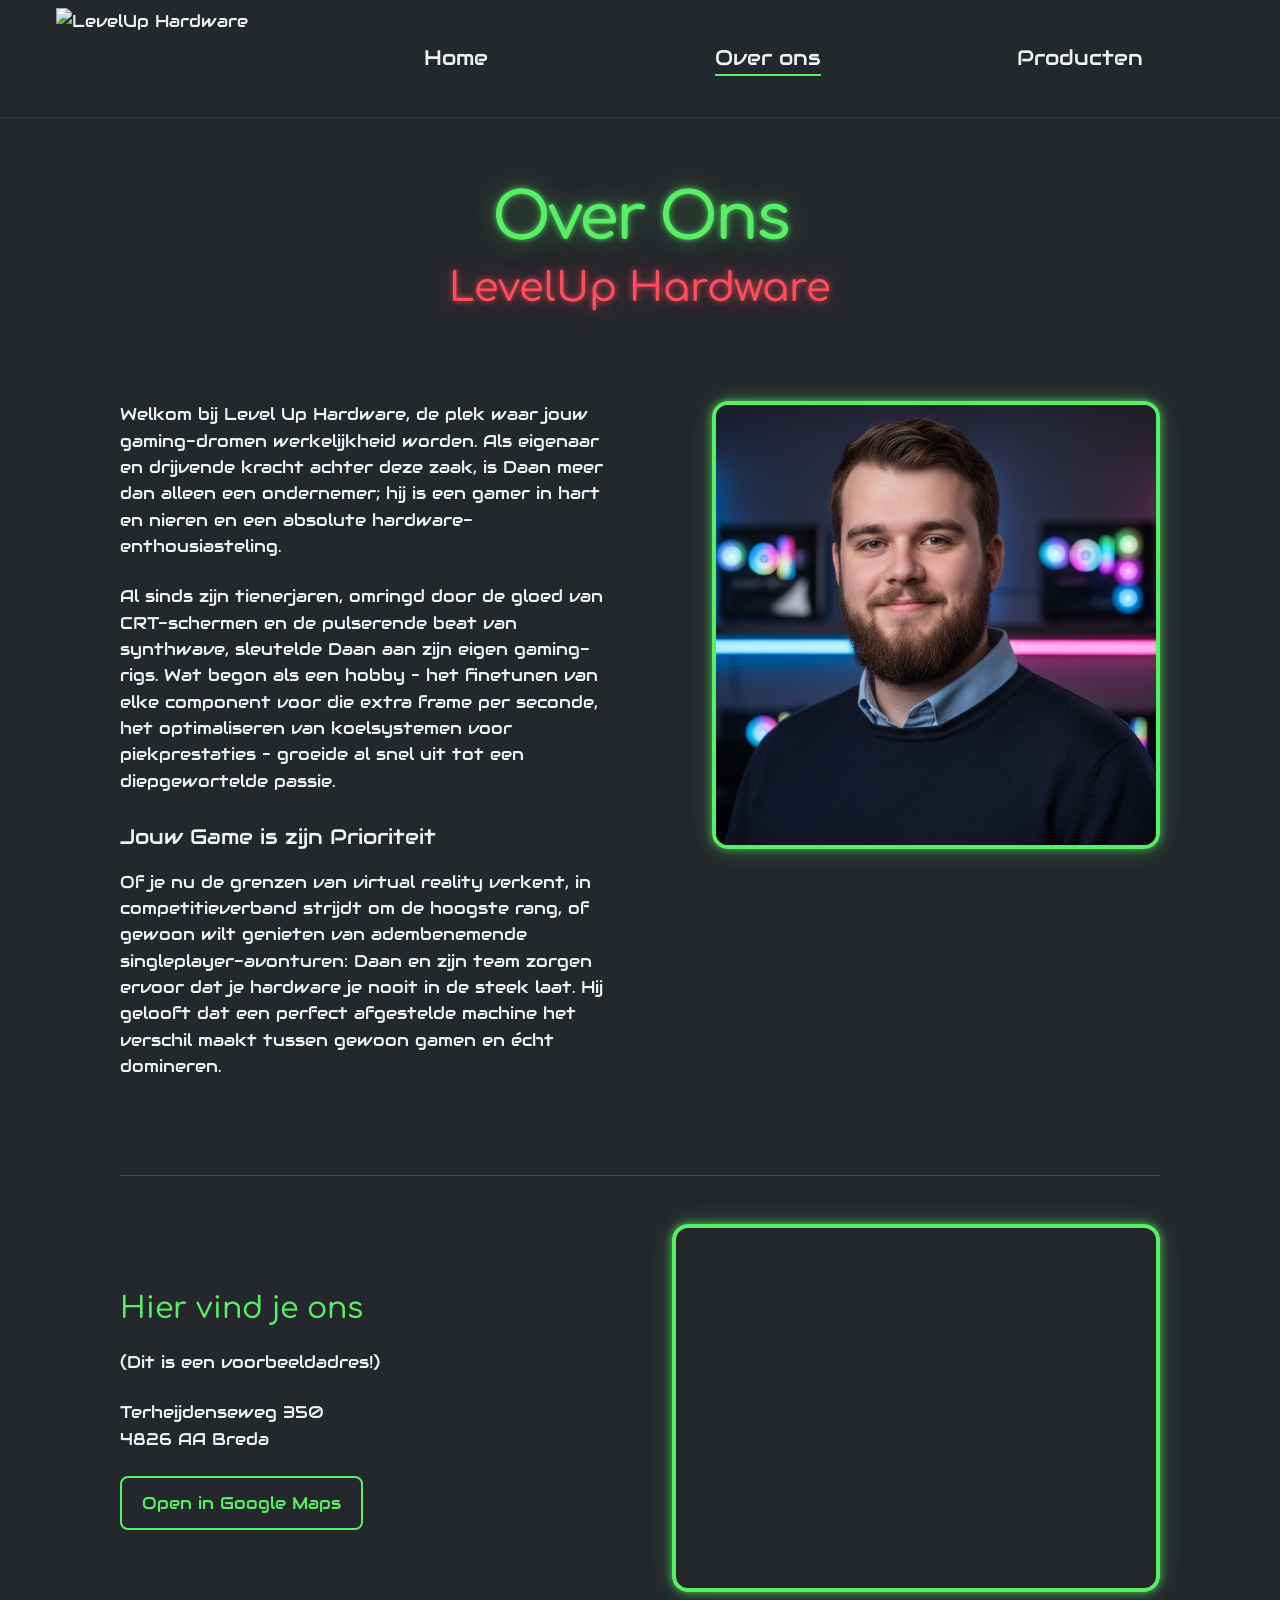
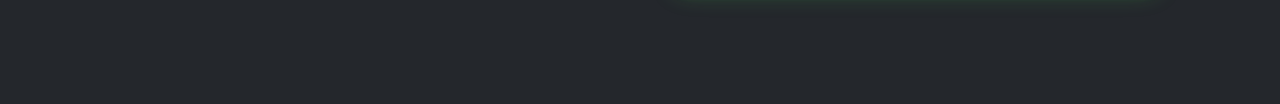
==== commit 50e12adb: "Made product-copy and hero-subtitle neon red" ====
--- a/over-ons.html
+++ b/over-ons.html
@@ -52,8 +52,8 @@
 
     <section class="visit-section">
       <div class="visit-copy">
-        <h2>Zo vind je ons</h2>
-        <p>Voor deze demonstratie gebruiken we de locatie van Curio als voorbeeldadres.</p>
+        <h2>Hier vind je ons</h2>
+        <p>(Dit is een voorbeeldadres!)</p>
         <address>
           Terheijdenseweg 350<br>
           4826 AA Breda
--- a/css/style.css
+++ b/css/style.css
@@ -793,4 +793,18 @@
   .visit-map iframe {
     height: 320px;
   }
+}
+
+.hero-subtitle {
+  color: #ff4d5d;
+  text-shadow:
+    0 0 6px rgba(255, 77, 93, 0.8),
+    0 0 26px rgba(255, 77, 93, 0.42);
+}
+
+.product-copy h2 {
+  color: #ff4d5d;
+  text-shadow:
+    0 0 6px rgba(255, 77, 93, 0.8),
+    0 0 26px rgba(255, 77, 93, 0.42);
 }
